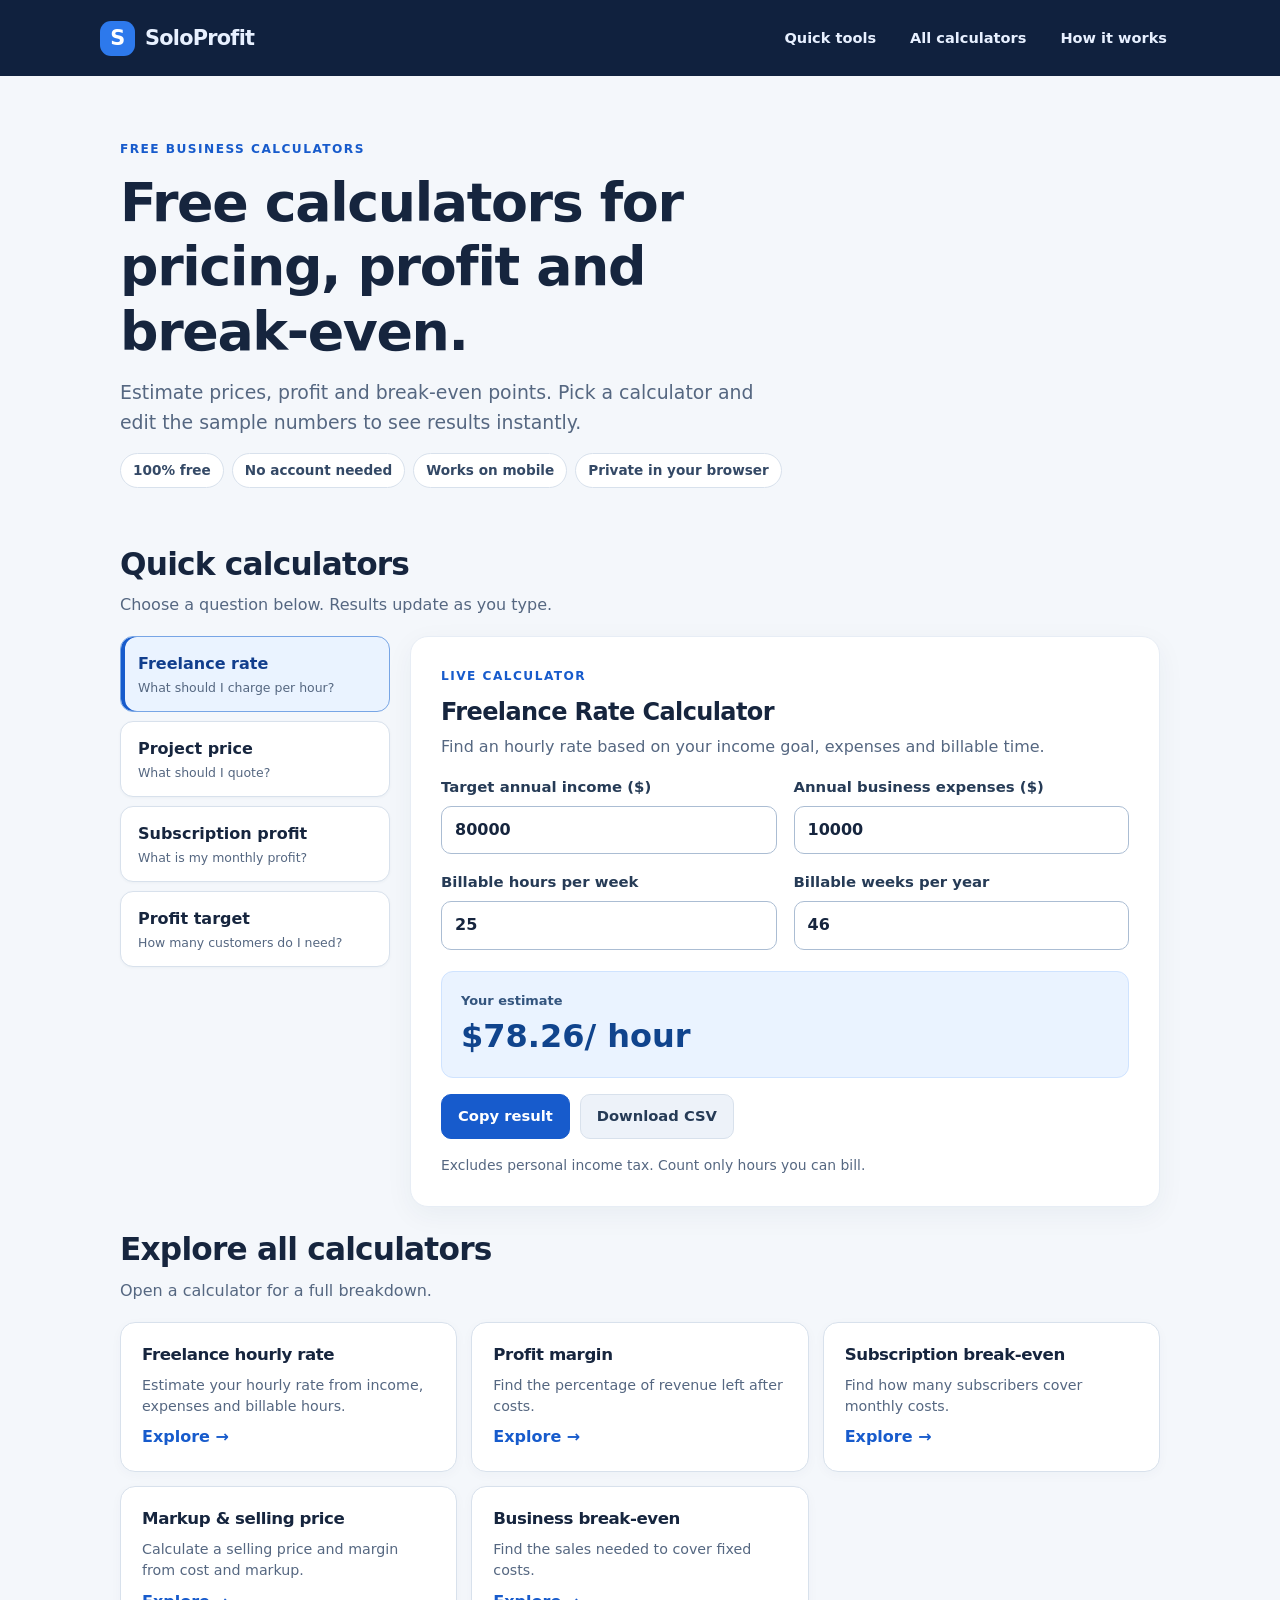
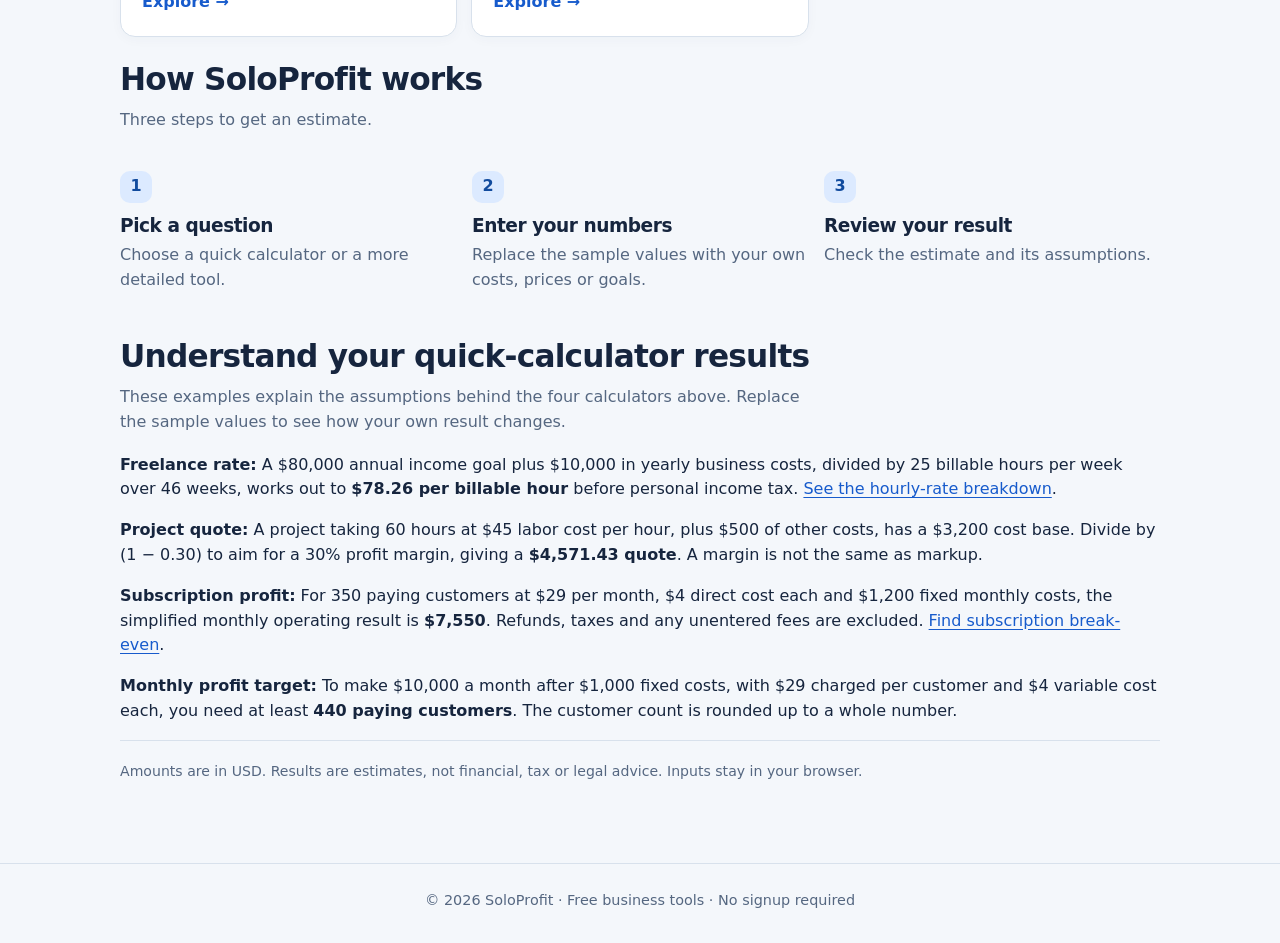
==== index.html @ 0ec4c8e4 "Clarify homepage calculator labels and navigation copy" ====
<!doctype html>
<html lang="en">
<head>
<meta charset="utf-8">
<meta name="viewport" content="width=device-width,initial-scale=1">
<title>SoloProfit — Free Business Calculators</title>
<meta name="description" content="Free, easy-to-use calculators for freelance pricing, profit margins, subscriptions and business break-even points. No signup; instant results.">
<link rel="canonical" href="https://bedirhancxc.github.io/soloprofit/">
<link rel="stylesheet" href="assets/site.css">
</head>
<body>
<a class="skip-link" href="#main-content">Skip to main content</a>
<header class="site-header">
  <div class="site-topbar">
    <a class="brand" href="./" aria-label="SoloProfit home"><span class="brand-mark" aria-hidden="true">S</span>SoloProfit</a>
    <nav class="site-links" aria-label="Primary"><a href="#quick-calculators">Quick tools</a><a href="#all-tools">All calculators</a><a href="#how-it-works">How it works</a></nav>
  </div>
</header>
<main class="main-shell" id="main-content">
  <section class="hero" aria-labelledby="home-heading">
    <div class="hero-copy">
      <span class="eyebrow">Free business calculators</span>
      <h1 id="home-heading">Free calculators for pricing, profit and break-even.</h1>
      <p class="lede">Estimate prices, profit and break-even points. Pick a calculator and edit the sample numbers to see results instantly.</p>
      <div class="trust-row" aria-label="Benefits"><span>100% free</span><span>No account needed</span><span>Works on mobile</span><span>Private in your browser</span></div>
    </div>
  </section>
  <section id="quick-calculators" aria-labelledby="quick-heading">
    <div class="section-heading"><h2 id="quick-heading">Quick calculators</h2><p>Choose a question below. Results update as you type.</p></div>
    <div class="calculator-layout">
      <nav class="calc-tabs" id="tabs" aria-label="Choose a quick calculator">
        <button type="button" data-tab="freelance" aria-pressed="true">Freelance rate<small>What should I charge per hour?</small></button>
        <button type="button" data-tab="project" aria-pressed="false">Project price<small>What should I quote?</small></button>
        <button type="button" data-tab="subscription" aria-pressed="false">Subscription profit<small>What is my monthly profit?</small></button>
        <button type="button" data-tab="target" aria-pressed="false">Profit target<small>How many customers do I need?</small></button>
      </nav>
      <section class="calculator-card" id="panel" aria-labelledby="heading">
        <span class="eyebrow">Live calculator</span>
        <h3 id="heading">Freelance Rate Calculator</h3>
        <p id="explain" class="card-intro">Estimate a rate based on income and expenses.</p>
        <div class="fields" id="fields"></div>
        <div class="result-box" id="resultBox" data-invalid="false">
          <span class="result-label">Your estimate</span>
          <output id="result" aria-live="polite" aria-atomic="true">Calculating…</output>
        </div>
        <div class="actions">
          <button type="button" class="action-button primary" id="copy">Copy result</button>
          <button type="button" class="action-button" id="csv">Download CSV</button>
        </div>
        <p class="small-note" id="copyStatus" aria-live="polite"></p>
        <p class="form-note" id="note"></p>
      </section>
    </div>
  </section>
  <section id="all-tools" aria-labelledby="tools-heading">
    <div class="section-heading"><h2 id="tools-heading">Explore all calculators</h2><p>Open a calculator for a full breakdown.</p></div>
    <div class="tool-grid">
      <a class="tool-card" href="freelance-hourly-rate/"><h3 class="tool-card-title" style="margin:0">Freelance hourly rate</h3><span class="tool-card-desc">Estimate your hourly rate from income, expenses and billable hours.</span><span class="tool-card-arrow" aria-hidden="true">Explore →</span></a>
      <a class="tool-card" href="profit-margin/"><h3 class="tool-card-title" style="margin:0">Profit margin</h3><span class="tool-card-desc">Find the percentage of revenue left after costs.</span><span class="tool-card-arrow" aria-hidden="true">Explore →</span></a>
      <a class="tool-card" href="subscription-break-even/"><h3 class="tool-card-title" style="margin:0">Subscription break-even</h3><span class="tool-card-desc">Find how many subscribers cover monthly costs.</span><span class="tool-card-arrow" aria-hidden="true">Explore →</span></a>
      <a class="tool-card" href="markup-calculator/"><h3 class="tool-card-title" style="margin:0">Markup &amp; selling price</h3><span class="tool-card-desc">Calculate a selling price and margin from cost and markup.</span><span class="tool-card-arrow" aria-hidden="true">Explore →</span></a>
      <a class="tool-card" href="break-even-calculator/"><h3 class="tool-card-title" style="margin:0">Business break-even</h3><span class="tool-card-desc">Find the sales needed to cover fixed costs.</span><span class="tool-card-arrow" aria-hidden="true">Explore →</span></a>
    </div>
  </section>
  <section id="how-it-works" aria-labelledby="how-heading">
    <div class="section-heading"><h2 id="how-heading">How SoloProfit works</h2><p>Three steps to get an estimate.</p></div>
    <div class="steps">
      <div class="step"><span class="step-number">1</span><h3>Pick a question</h3><p>Choose a quick calculator or a more detailed tool.</p></div>
      <div class="step"><span class="step-number">2</span><h3>Enter your numbers</h3><p>Replace the sample values with your own costs, prices or goals.</p></div>
      <div class="step"><span class="step-number">3</span><h3>Review your result</h3><p>Check the estimate and its assumptions.</p></div>
    </div>
  </section>
  <section aria-labelledby="quick-formulas-heading">
    <div class="section-heading">
      <h2 id="quick-formulas-heading">Understand your quick-calculator results</h2>
      <p>These examples explain the assumptions behind the four calculators above. Replace the sample values to see how your own result changes.</p>
    </div>
    <p><strong>Freelance rate:</strong> A $80,000 annual income goal plus $10,000 in yearly business costs, divided by 25 billable hours per week over 46 weeks, works out to <strong>$78.26 per billable hour</strong> before personal income tax. <a href="freelance-hourly-rate/">See the hourly-rate breakdown</a>.</p>
    <p><strong>Project quote:</strong> A project taking 60 hours at $45 labor cost per hour, plus $500 of other costs, has a $3,200 cost base. Divide by (1 − 0.30) to aim for a 30% profit margin, giving a <strong>$4,571.43 quote</strong>. A margin is not the same as markup.</p>
    <p><strong>Subscription profit:</strong> For 350 paying customers at $29 per month, $4 direct cost each and $1,200 fixed monthly costs, the simplified monthly operating result is <strong>$7,550</strong>. Refunds, taxes and any unentered fees are excluded. <a href="subscription-break-even/">Find subscription break-even</a>.</p>
    <p><strong>Monthly profit target:</strong> To make $10,000 a month after $1,000 fixed costs, with $29 charged per customer and $4 variable cost each, you need at least <strong>440 paying customers</strong>. The customer count is rounded up to a whole number.</p>
  </section>
  <p class="info-note">Amounts are in USD. Results are estimates, not financial, tax or legal advice. Inputs stay in your browser.</p>
</main>
<footer>© <span id="year"></span> SoloProfit · Free business tools · No signup required</footer>
<script>
"use strict";
const models={
freelance:{title:"Freelance Rate Calculator",description:"Find an hourly rate based on your income goal, expenses and billable time.",fields:[["income","Target annual income ($)",80000],["costs","Annual business expenses ($)",10000],["hours","Billable hours per week",25],["weeks","Billable weeks per year",46]],calc:v=>(v.income+v.costs)/(v.hours*v.weeks),unit:"/ hour",note:"Excludes personal income tax. Count only hours you can bill."},
project:{title:"Project Quote Calculator",description:"Price a project using labor, direct costs and a target profit margin.",fields:[["hours","Estimated project hours",60],["rate","Hourly labor cost ($)",45],["expenses","Other project costs ($)",500],["margin","Target profit margin (%)",30]],calc:v=>(v.hours*v.rate+v.expenses)/(1-v.margin/100),unit:" project quote",note:"Margin is profit divided by selling price, not markup."},
subscription:{title:"Subscription Profit Calculator",description:"Estimate monthly profit after subscriber costs and fixed expenses.",fields:[["customers","Paying subscribers",350],["price","Monthly subscription price ($)",29],["cost","Monthly direct cost per subscriber ($)",4],["fixed","Monthly fixed expenses ($)",1200]],calc:v=>v.customers*(v.price-v.cost)-v.fixed,unit:" / month",note:"Excludes taxes, refunds and fees unless entered as costs."},
target:{title:"Monthly Profit Target Calculator",description:"Find how many customers you need to reach your monthly profit goal.",fields:[["goal","Monthly profit target ($)",10000],["price","Monthly price per customer ($)",29],["variable","Variable monthly cost per customer ($)",4],["fixed","Monthly fixed expenses ($)",1000]],calc:v=>Math.ceil((v.goal+v.fixed)/(v.price-v.variable)),unit:" customers",note:"Before taxes and any fees not included in your costs."}
};
let active="freelance",last="";
const $=id=>document.getElementById(id);
function money(n){return Number.isFinite(n)?n.toLocaleString("en-US",{maximumFractionDigits:2,minimumFractionDigits:0}):"Invalid inputs"}
function render(){const m=models[active];$("copyStatus").textContent="";$("heading").textContent=m.title;$("explain").textContent=m.description;$("note").textContent=m.note;$("fields").replaceChildren();for(const [key,label,initial] of m.fields){const wrap=document.createElement("label");wrap.textContent=label;const inp=document.createElement("input");inp.type="number";inp.step="any";inp.min="0";inp.inputMode="decimal";inp.value=initial;inp.id=key;inp.addEventListener("input",compute);wrap.append(inp);$("fields").append(wrap)}compute()}
function compute(){
  const m=models[active],v={};
  last="";
  $("copyStatus").textContent="";
  $("copy").disabled=true;$("csv").disabled=true;$("resultBox").dataset.invalid="false";
  for(const [key] of m.fields){$(key).removeAttribute("aria-invalid")}
  for(const [key] of m.fields){
    const input=$(key),raw=input.value.trim();
    v[key]=Number(raw);
    if(!raw||!Number.isFinite(v[key])||v[key]<0||(input.validity&&!input.validity.valid)){
      input.setAttribute("aria-invalid","true");
      $("result").textContent="Enter a valid, non-negative number in every field.";
      $("resultBox").dataset.invalid="true";return;
    }
  }
  let problem="";
  if(active==="freelance"&&(v.hours<=0||v.weeks<=0))problem="Billable hours and weeks must be greater than zero.";
  if(active==="project"&&v.margin>=100)problem="Target profit margin must be below 100%.";
  if(active==="subscription"&&!Number.isSafeInteger(v.customers)){problem="Paying subscribers must be a whole number."; $("customers").setAttribute("aria-invalid","true")}
  if(active==="target"&&v.price<=v.variable)problem="Monthly price must exceed the variable cost per customer.";
  if(problem){$("result").textContent=problem;$("resultBox").dataset.invalid="true";return}
  const value=m.calc(v);
  if(!Number.isFinite(value)||(active==="target"&&!Number.isSafeInteger(value))){
    $("result").textContent="Numbers are too large. Try smaller values.";
    $("resultBox").dataset.invalid="true";return;
  }
  last=active==="target" ? value.toLocaleString("en-US")+m.unit :
    new Intl.NumberFormat("en-US",{style:"currency",currency:"USD",maximumFractionDigits:2}).format(value)+m.unit;
  $("result").textContent=last;
  $("copy").disabled=false;$("csv").disabled=false;
}
$("tabs").addEventListener("click",e=>{const b=e.target.closest("button[data-tab]");if(!b)return;active=b.dataset.tab;for(const tab of $("tabs").children)tab.setAttribute("aria-pressed",String(tab===b));render()});
$("copy").addEventListener("click",async()=>{if(!last)return;if(!navigator.clipboard||!navigator.clipboard.writeText){$("copyStatus").textContent="Copy unavailable. Select the result to copy it.";return}try{await navigator.clipboard.writeText(last);$("copyStatus").textContent="Copied to clipboard."}catch{$("copyStatus").textContent="Copy failed. Select the result to copy it."}});
$("csv").addEventListener("click",()=>{if(!last)return;const m=models[active];let rows=[["Field","Value"],...m.fields.map(([key,label])=>[label,$(key).value]),["Result",last]];const csv=rows.map(r=>r.map(v=>'"'+String(v).replaceAll('"','""')+'"').join(",")).join("\r\n");const url=URL.createObjectURL(new Blob([csv],{type:"text/csv;charset=utf-8"}));const a=document.createElement("a");a.href=url;a.download="soloprofit-"+active+".csv";a.click();setTimeout(()=>URL.revokeObjectURL(url),1000)});
$("year").textContent=new Date().getFullYear();render();
</script>
</body>
</html>
---- assets/site.css ----
/* SoloProfit shared responsive design system — no external fonts, images or dependencies */
:root{color-scheme:light;--ink:#16253e;--muted:#556781;--blue:#175bcc;--blue-dark:#1149a6;--navy:#10213e;--line:#d8e1ec;--paper:#fff;--wash:#f4f7fb;--soft:#eaf3ff;--radius:18px;font:16px/1.55 system-ui,-apple-system,BlinkMacSystemFont,"Segoe UI",Arial,sans-serif}
*,*::before,*::after{box-sizing:border-box}
html{scroll-behavior:smooth}
body{background:var(--wash);color:var(--ink);margin:0;min-width:0}
h1,h2,h3,p{overflow-wrap:break-word}
h1,h2,h3{line-height:1.2;letter-spacing:-.025em}
h1{font-size:clamp(1.95rem,4.2vw,3.45rem);margin:0 0 14px}
h2{font-size:clamp(1.4rem,2.7vw,1.95rem);margin:0 0 10px}
h3{font-size:1.16rem}
p{margin:0 0 16px}
a{color:var(--blue);text-underline-offset:3px}
a:hover{color:var(--blue-dark)}
.skip-link{position:absolute;left:12px;top:-80px;z-index:100;background:white;color:var(--blue-dark);padding:12px 18px;border-radius:9px;border:2px solid var(--blue)}
.skip-link:focus{top:12px}
a:focus-visible,button:focus-visible,input:focus-visible{outline:3px solid #175bcc;outline-offset:3px}
[hidden]{display:none!important}
.site-header{background:var(--navy);color:white;padding:0 20px}
.site-header a{color:#e7f0ff;text-decoration:none}
.site-header a:hover{color:white}
.site-topbar{max-width:1080px;min-height:76px;margin:auto;display:flex;align-items:center;justify-content:space-between;gap:20px}
.brand{display:inline-flex;align-items:center;gap:10px;font-size:1.3rem;font-weight:800;letter-spacing:-.035em;white-space:nowrap}
.brand-mark{display:grid;place-items:center;width:35px;height:35px;border-radius:11px;background:#2d79ec;color:#fff;font-weight:900}
.site-links{display:flex;flex-wrap:wrap;align-items:center;justify-content:flex-end;gap:8px}
.site-links a{display:inline-flex;align-items:center;justify-content:center;min-height:44px;border-radius:10px;padding:9px 13px;font-weight:650;font-size:.91rem}
.site-links a:hover,.site-links a[aria-current=page]{background:#294363}
.main-shell,main{max-width:1080px;margin:0 auto;padding:34px 20px 64px}
.hero{display:flex;align-items:center;justify-content:space-between;gap:24px;padding:30px 0 34px}
.hero-copy{max-width:720px}
.hero h1{max-width:760px}
.hero .lede{font-size:clamp(1.03rem,2vw,1.18rem);color:var(--muted);max-width:650px}
.eyebrow{display:block;margin-bottom:12px;font-size:.76rem;font-weight:850;letter-spacing:.12em;text-transform:uppercase;color:var(--blue)}
.trust-row{display:flex;flex-wrap:wrap;gap:8px}
.trust-row span{padding:6px 12px;border:1px solid var(--line);border-radius:100px;background:#fff;color:#344966;font-size:.85rem;font-weight:600}
.section-heading{margin:24px 0 18px}
.section-heading p{color:var(--muted);max-width:700px}
.calculator-layout{display:grid;grid-template-columns:minmax(220px,270px) minmax(0,1fr);gap:20px;align-items:start}
.calc-tabs{display:grid;gap:9px;align-content:start;margin:0}
.calc-tabs button{display:block;text-align:left;padding:15px 17px;background:var(--paper);border:1px solid var(--line);border-radius:13px;color:var(--ink);font:inherit;font-weight:700;box-shadow:0 1px 3px #1c36540a}
.calc-tabs button[aria-pressed=true]{background:var(--soft);border-color:#77a5e5;box-shadow:inset 4px 0 var(--blue);color:#113e8d}
.calc-tabs button:hover{border-color:#719dde}
.calc-tabs button small{display:block;margin-top:3px;color:var(--muted);font-weight:450;line-height:1.3;font-size:.78rem}
.calculator-card,.panel,.card,article{background:var(--paper);border-radius:var(--radius);padding:clamp(20px,3vw,30px);border:1px solid #e7edf5;box-shadow:0 8px 28px #1b33570d}
.calculator-card{min-width:0;max-width:none}
.calculator-card h3{font-size:1.5rem;margin:0 0 8px}
.calculator-card .card-intro{color:var(--muted)}
.fields{display:grid;grid-template-columns:repeat(2,minmax(0,1fr));gap:17px}
label{display:block;font-size:.93rem;font-weight:650;color:#263b56;margin:0}
input{display:block;margin-top:7px;width:100%;min-width:0;min-height:48px;border:1px solid #abbdd3;border-radius:10px;background:white;color:var(--ink);padding:11px 13px;font:inherit;font-size:1rem}
input:hover{border-color:#7195bd}
input:focus{border-color:var(--blue)}
.result-box,.results{margin-top:21px;background:var(--soft);padding:19px;border-radius:12px;border:1px solid #cfe3ff}
.result-label{display:block;color:#34557e;font-size:.81rem;font-weight:750;margin-bottom:4px}
output{display:block;background:transparent;padding:0;border:0;white-space:normal;overflow-wrap:anywhere;color:#10448d;font-size:clamp(1.4rem,3vw,2rem);font-weight:800;line-height:1.33}
.result-box[data-invalid=true]{background:#fff3ee;border-color:#e9b5a3}
.result-box[data-invalid=true] output{color:#a23426;font-size:1.06rem;font-weight:650}
.actions{display:flex;flex-wrap:wrap;gap:10px;margin:16px 0}
button{cursor:pointer;touch-action:manipulation}
.action-button{min-height:44px;background:#edf2f9;border:1px solid var(--line);border-radius:10px;padding:10px 16px;font:inherit;font-size:.92rem;font-weight:750;color:#263b56}
.action-button.primary{background:var(--blue);border-color:var(--blue);color:#fff}
.action-button:hover{filter:brightness(.96)}
.action-button:disabled{cursor:not-allowed;opacity:.48}
.form-note,.notice,.small-note{font-size:.87rem;color:var(--muted);margin:9px 0 0}
.tool-grid{display:grid;grid-template-columns:repeat(3,minmax(0,1fr));gap:14px}
.tool-card{display:flex;flex-direction:column;gap:9px;min-width:0;min-height:146px;padding:21px;background:#fff;border:1px solid var(--line);border-radius:15px;color:var(--ink);text-decoration:none;box-shadow:0 3px 12px #1b335708;transition:transform .15s,border-color .15s}
.tool-card:hover{transform:translateY(-2px);border-color:#80aae7;color:var(--ink)}
.tool-card-title{font-weight:800;font-size:1.04rem;line-height:1.35}
.tool-card-desc{color:var(--muted);font-size:.89rem;line-height:1.45;flex:1}
.tool-card-arrow{font-size:1rem;font-weight:800;color:var(--blue)}
.steps{display:grid;grid-template-columns:repeat(3,minmax(0,1fr));gap:16px}
.step{padding:20px 0 5px}
.step-number{display:inline-grid;place-items:center;width:32px;height:32px;border-radius:10px;background:#dceaff;color:#114b9e;font-weight:800}
.step h3{margin:12px 0 6px}
.step p{color:var(--muted)}
.info-note{border-top:1px solid var(--line);padding-top:20px;color:var(--muted);font-size:.88rem}
footer{margin:0;padding:25px 20px 32px;text-align:center;border-top:1px solid var(--line);color:var(--muted);font-size:.9rem}
footer a{color:var(--blue)}
/* Consistent secondary-page layout */
.inner-page main{max-width:900px}
.inner-page main>h1{margin:4px 0 14px;font-size:clamp(1.85rem,3.4vw,2.6rem)}
.inner-page main>h1+p{font-size:1.08rem;color:var(--muted);max-width:720px}
.inner-page main>h2,.inner-page article>h2{margin:34px 0 12px}
.inner-page main>h3,.inner-page article>h3{margin:24px 0 8px}
.inner-page main>p,.inner-page article>p{max-width:820px}
.inner-page .card{margin:22px 0 30px}
.inner-page .card form{display:grid;grid-template-columns:repeat(2,minmax(0,1fr));gap:18px}
.inner-page .card form>.fields{grid-column:1/-1}
.inner-page .card label{margin:0}
.inner-page .card output{margin-top:22px;padding:18px;border-radius:12px;background:var(--soft);border:1px solid #cfe3ff}
.inner-page .card form+.results output{margin:0;padding:0;border:0;background:transparent}
.inner-page .card small{color:var(--muted)}
.inner-page .breadcrumb{display:flex;align-items:center;min-height:44px;margin-bottom:22px;font-size:.9rem;font-weight:650}
.inner-page article{max-width:none}
.inner-page article>label{display:inline-block;width:calc(50% - 12px);vertical-align:top;margin:0 16px 15px 0}
.inner-page article>label+label{margin-right:0}
.inner-page article>output{margin:12px 0 18px;background:var(--soft);border:1px solid #cfe3ff;padding:18px;border-radius:12px;white-space:pre-line;line-height:1.6}
.inner-page .metric{background:white;padding:13px;border-radius:10px}
.inner-page .metric span{color:var(--muted);font-size:.86rem;display:block}
.inner-page .metric strong{font-size:1.16rem}
.inner-page .metrics{display:grid;grid-template-columns:repeat(auto-fit,minmax(min(100%,180px),1fr));gap:12px;margin-top:14px}
.inner-page .related{display:flex;flex-wrap:wrap;gap:12px 20px}
.inner-page .example{border-left:4px solid var(--blue);background:#eef4fd;padding:14px 20px;border-radius:0 12px 12px 0}
@media(max-width:800px){.tool-grid{grid-template-columns:repeat(2,minmax(0,1fr))}.calculator-layout{grid-template-columns:minmax(190px,225px) minmax(0,1fr)}.fields{grid-template-columns:1fr}}
@media(max-width:620px){.site-topbar{flex-wrap:wrap;gap:5px;min-height:0;padding:14px 0 8px}.site-links{width:100%;justify-content:flex-start;gap:4px;margin:2px 0 0}.site-links a{padding:8px 10px;min-height:44px}.main-shell,main{padding:24px 16px 48px}.hero{padding:8px 0 20px}.calculator-layout{display:block}.calc-tabs{display:grid;grid-template-columns:repeat(2,minmax(0,1fr));gap:8px;margin-bottom:14px}.calc-tabs button{font-size:.9rem;padding:12px}.calc-tabs button small{font-size:.73rem}.tool-grid{grid-template-columns:1fr}.tool-card{min-height:0;padding:18px;gap:6px}.steps{grid-template-columns:1fr;gap:4px}.step{padding:9px 0}.inner-page .card form{grid-template-columns:1fr}.inner-page article>label{display:block;width:100%;margin:0 0 14px}.calculator-card,.panel,.card,article{padding:19px}.result-box{padding:15px}}
@media(max-width:370px){.brand{font-size:1.1rem}.site-links a{font-size:.83rem}.calc-tabs button{padding:11px 9px;font-size:.85rem}.actions .action-button{flex:1}}
@media(prefers-reduced-motion:reduce){html{scroll-behavior:auto}.tool-card{transition:none}.tool-card:hover{transform:none}}

/* UX: prevent cramped calculator columns on small tablets and narrow laptops. */
@media (min-width:621px) and (max-width:900px){
  .calculator-layout{grid-template-columns:1fr}
  .calc-tabs{grid-template-columns:repeat(2,minmax(0,1fr))}
  .fields{grid-template-columns:repeat(2,minmax(0,1fr))}
}
/* Keep navigation and action labels accessible at 320px without horizontal scrolling. */
@media (max-width:370px){
  .site-links{margin-left:0;margin-right:0}
  .site-links a{padding-inline:7px;white-space:normal;text-align:center}
  .actions .action-button{min-width:0;overflow-wrap:anywhere}
}
/* Allow keyboard users to identify links and buttons clearly even without hover. */
.calc-tabs button:focus-visible,.action-button:focus-visible,.tool-card:focus-visible{
  outline:3px solid #175bcc;outline-offset:3px;
}
@media (hover:none){
  .tool-card:hover{transform:none}
}

/* Accessible feedback for invalid quick-calculator inputs, without layout shifts. */
input[aria-invalid="true"]{border-color:#b33a2d;box-shadow:inset 0 0 0 1px #b33a2d}
input[aria-invalid="true"]:focus-visible{outline-color:#b33a2d}

/* Secondary-page related links need the same comfortable touch targets as navigation. */
.inner-page .related a{display:inline-flex;align-items:center;min-height:44px;max-width:100%;overflow-wrap:anywhere}
.inner-page .breadcrumb a{display:inline-flex;align-items:center;min-height:44px}
.inner-page .related a:focus-visible,.inner-page .breadcrumb a:focus-visible{border-radius:4px}

/* Keep narrow-screen controls readable with enlarged text and long translations. */
@media(max-width:620px){
  .site-links{min-width:0}
  .site-links a{min-width:0;overflow-wrap:anywhere}
  .calc-tabs button{min-width:0;overflow-wrap:anywhere}
  .actions .action-button{min-width:0}
}

/* UX: narrow phones and 200% text zoom keep navigation and actions operable. */
@media(max-width:420px){
  .site-links{display:grid;grid-template-columns:repeat(2,minmax(0,1fr));width:100%;gap:6px}
  .site-links a{min-width:0;min-height:44px;padding:9px 7px;text-align:center;overflow-wrap:anywhere}
  .site-links a:last-child:nth-child(odd){grid-column:1/-1}
  .actions{display:grid;grid-template-columns:1fr 1fr;gap:8px}
  .actions .action-button{width:100%;min-width:0;white-space:normal;line-height:1.3}
}
@media(max-width:340px){
  .actions{grid-template-columns:1fr}
  .calc-tabs{grid-template-columns:1fr}
  .calc-tabs button{min-height:44px}
}
/* Long result values and user text must wrap without expanding grid columns. */
.calculator-card,.result-box,.results,.inner-page .card,.inner-page article{min-width:0}
.inner-page .metric,.inner-page .metric strong{min-width:0;overflow-wrap:anywhere}
@media(prefers-reduced-motion:reduce){
  *,*::before,*::after{scroll-behavior:auto!important;transition-duration:0s!important;animation-duration:0s!important}
}

/* UX: give secondary-page forms room at tablet widths instead of squeezing labels. */
@media (min-width:621px) and (max-width:900px){
  .inner-page .card form{grid-template-columns:minmax(0,1fr)}
  .inner-page .card form>.fields{grid-column:1}
}
/* Keyboard focus must stand out against the dark navigation bar. */
.site-header a:focus-visible{
  outline:3px solid #fff;
  outline-offset:3px;
  text-decoration:underline;
  text-underline-offset:4px;
}

/* Make selected controls and keyboard focus legible in Windows high-contrast mode. */
@media (forced-colors:active){
  .calc-tabs button[aria-pressed=true]{
    border:2px solid Highlight;
    box-shadow:none;
    color:CanvasText;
  }
  .site-header a:focus-visible,
  .calc-tabs button:focus-visible,
  .action-button:focus-visible,
  .tool-card:focus-visible,
  input:focus-visible{
    outline:3px solid Highlight;
    outline-offset:3px;
  }
  input[aria-invalid="true"]{border:2px solid Mark}
  .action-button:disabled{color:GrayText}
}
/* Preserve readable control boundaries when users request extra contrast. */
@media (prefers-contrast:more){
  input,.action-button,.calc-tabs button,.tool-card{border-width:2px}
  .calc-tabs button[aria-pressed=true]{border-color:var(--blue-dark)}
}

/* Tablet calculator tabs: long labels must not widen the two-column grid. */
@media (min-width:621px) and (max-width:900px){
  .calc-tabs button{min-width:0;overflow-wrap:anywhere}
  .calc-tabs button small{overflow-wrap:anywhere}
}
/* Keep keyboard navigation usable when tab text wraps at increased zoom. */
.calc-tabs button{min-height:44px}

/* Keep in-page navigation headings readable instead of flush against the viewport edge. */
#quick-calculators,#all-tools,#how-it-works{scroll-margin-top:20px}

/* Let the header brand wrap on phones and at increased text zoom. */
@media(max-width:620px){
  .brand{min-width:0;max-width:100%;white-space:normal;overflow-wrap:anywhere;line-height:1.2}
  .brand-mark{flex:none}
}

/* Keep long unbroken text inside secondary-page cards at narrow widths. */
.inner-page .card,.inner-page article{overflow-wrap:anywhere}

/* Keep long tool names and descriptions inside responsive cards. */
.tool-card-title,.tool-card-desc{min-width:0;overflow-wrap:anywhere}

/* Keep the keyboard skip link within narrow or zoomed viewports. */
.skip-link{max-width:calc(100vw - 24px);white-space:normal;overflow-wrap:anywhere}
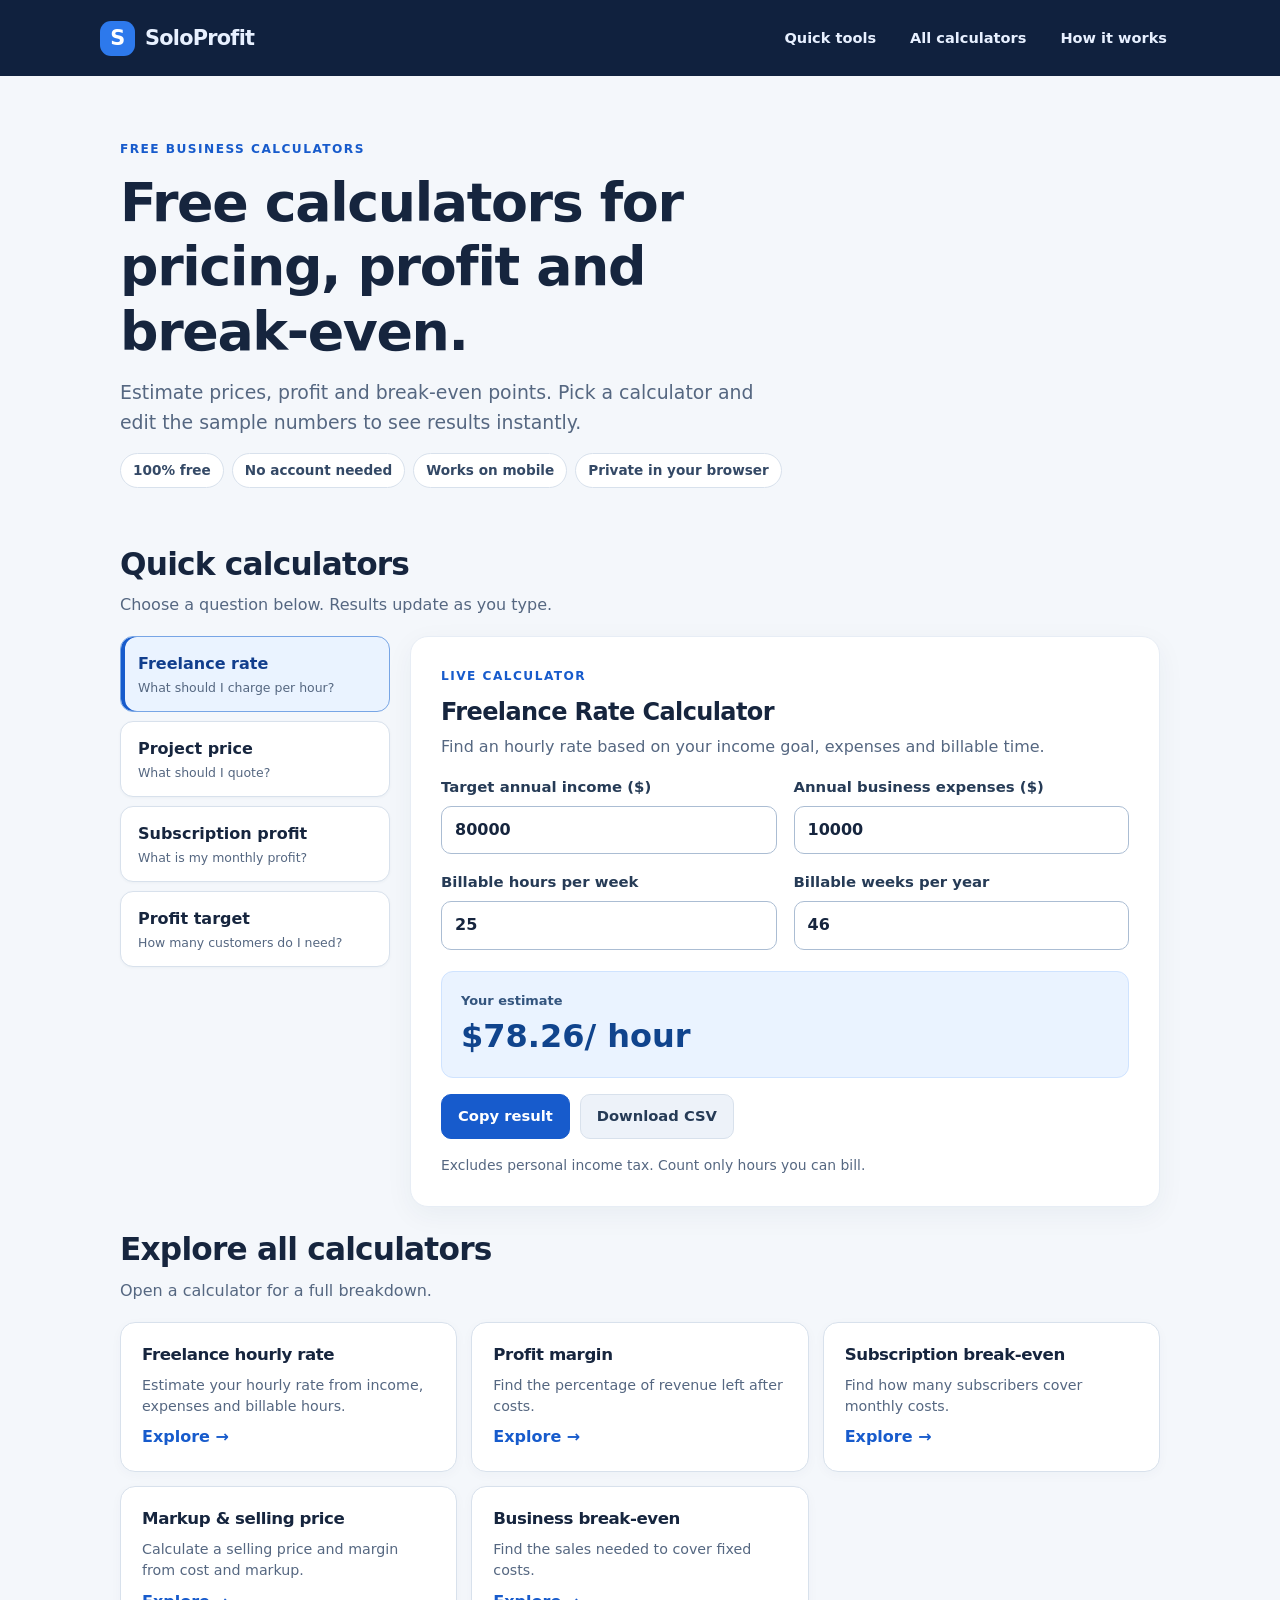
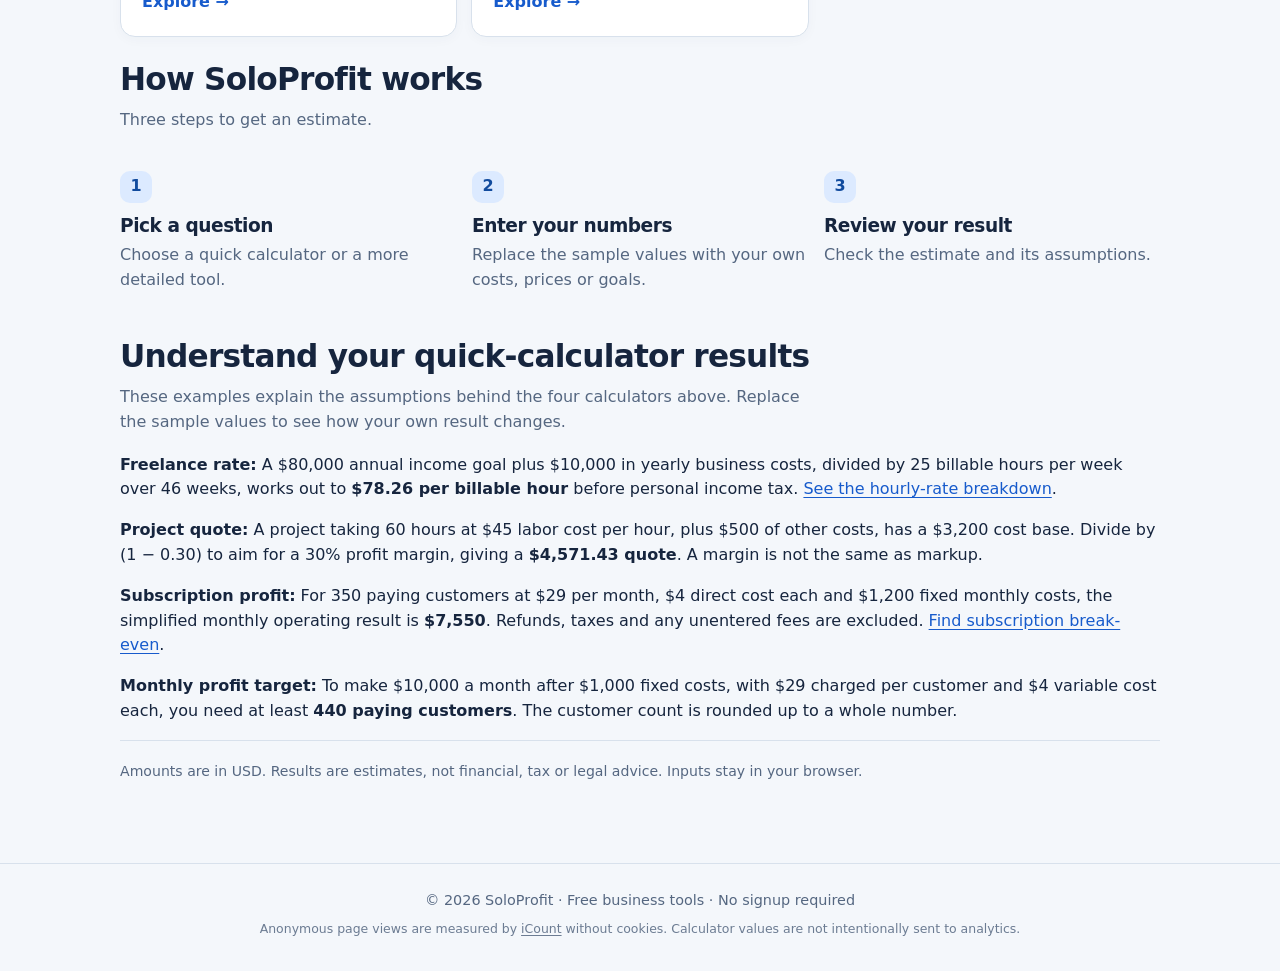
==== commit c263fe52: "Measure real browser visits on six pages with cookieless analytics and public hourly reports" ====
--- a/index.html
+++ b/index.html
@@ -6,6 +6,11 @@
 <title>SoloProfit — Free Business Calculators</title>
 <meta name="description" content="Free, easy-to-use calculators for freelance pricing, profit margins, subscriptions and business break-even points. No signup; instant results.">
 <link rel="canonical" href="https://bedirhancxc.github.io/soloprofit/">
+<meta property="og:type" content="website">
+<meta property="og:title" content="SoloProfit — Free Business & Profit Calculators">
+<meta property="og:description" content="Calculate freelance rates, profit margins, selling prices and break-even sales in seconds. Free, mobile-friendly, no signup.">
+<meta property="og:url" content="https://bedirhancxc.github.io/soloprofit/">
+<meta name="twitter:card" content="summary">
 <link rel="stylesheet" href="assets/site.css">
 </head>
 <body>
@@ -82,7 +87,7 @@
   </section>
   <p class="info-note">Amounts are in USD. Results are estimates, not financial, tax or legal advice. Inputs stay in your browser.</p>
 </main>
-<footer>© <span id="year"></span> SoloProfit · Free business tools · No signup required</footer>
+<footer>© <span id="year"></span> SoloProfit · Free business tools · No signup required<small class="analytics-disclosure">Anonymous page views are measured by <a href="https://icount.kr/" target="_blank" rel="noopener noreferrer">iCount</a> without cookies. Calculator values are not intentionally sent to analytics.</small></footer>
 <script>
 "use strict";
 const models={
@@ -111,7 +116,7 @@
     }
   }
   let problem="";
-  if(active==="freelance"&&(v.hours<=0||v.weeks<=0))problem="Billable hours and weeks must be greater than zero.";
+  if(active==="freelance"&&(v.hours<=0||v.weeks<=0||v.weeks>52)){problem="Billable hours must be greater than zero, and billable weeks must be between 1 and 52.";if(v.hours<=0)$("hours").setAttribute("aria-invalid","true");if(v.weeks<=0||v.weeks>52)$("weeks").setAttribute("aria-invalid","true")}
   if(active==="project"&&v.margin>=100)problem="Target profit margin must be below 100%.";
   if(active==="subscription"&&!Number.isSafeInteger(v.customers)){problem="Paying subscribers must be a whole number."; $("customers").setAttribute("aria-invalid","true")}
   if(active==="target"&&v.price<=v.variable)problem="Monthly price must exceed the variable cost per customer.";
@@ -131,5 +136,5 @@
 $("csv").addEventListener("click",()=>{if(!last)return;const m=models[active];let rows=[["Field","Value"],...m.fields.map(([key,label])=>[label,$(key).value]),["Result",last]];const csv=rows.map(r=>r.map(v=>'"'+String(v).replaceAll('"','""')+'"').join(",")).join("\r\n");const url=URL.createObjectURL(new Blob([csv],{type:"text/csv;charset=utf-8"}));const a=document.createElement("a");a.href=url;a.download="soloprofit-"+active+".csv";a.click();setTimeout(()=>URL.revokeObjectURL(url),1000)});
 $("year").textContent=new Date().getFullYear();render();
 </script>
-</body>
+<script defer src="https://icount.kr/c.js?id=bedirhancxc.github.io"></script></body>
 </html>
--- a/assets/site.css
+++ b/assets/site.css
@@ -24,6 +24,8 @@
 .site-links{display:flex;flex-wrap:wrap;align-items:center;justify-content:flex-end;gap:8px}
 .site-links a{display:inline-flex;align-items:center;justify-content:center;min-height:44px;border-radius:10px;padding:9px 13px;font-weight:650;font-size:.91rem}
 .site-links a:hover,.site-links a[aria-current=page]{background:#294363}
+/* Make the current page identifiable without relying on background color alone. */
+.site-links a[aria-current=page]{text-decoration:underline;text-underline-offset:5px;text-decoration-thickness:2px}
 .main-shell,main{max-width:1080px;margin:0 auto;padding:34px 20px 64px}
 .hero{display:flex;align-items:center;justify-content:space-between;gap:24px;padding:30px 0 34px}
 .hero-copy{max-width:720px}
@@ -109,6 +111,9 @@
 @media (min-width:621px) and (max-width:900px){
   .calculator-layout{grid-template-columns:1fr}
   .calc-tabs{grid-template-columns:repeat(2,minmax(0,1fr))}
+  .fields{grid-template-columns:1fr}
+}
+@media (min-width:761px) and (max-width:900px){
   .fields{grid-template-columns:repeat(2,minmax(0,1fr))}
 }
 /* Keep navigation and action labels accessible at 320px without horizontal scrolling. */
@@ -160,6 +165,11 @@
 .inner-page .metric,.inner-page .metric strong{min-width:0;overflow-wrap:anywhere}
 @media(prefers-reduced-motion:reduce){
   *,*::before,*::after{scroll-behavior:auto!important;transition-duration:0s!important;animation-duration:0s!important}
+}
+
+/* Keep article-based calculator labels full-width on tablets, matching card forms. */
+@media (min-width:621px) and (max-width:900px){
+  .inner-page article>label{display:block;width:100%;margin:0 0 14px}
 }
 
 /* UX: give secondary-page forms room at tablet widths instead of squeezing labels. */
@@ -224,3 +234,8 @@
 
 /* Keep the keyboard skip link within narrow or zoomed viewports. */
 .skip-link{max-width:calc(100vw - 24px);white-space:normal;overflow-wrap:anywhere}
+
+/* Transparent, unobtrusive disclosure for anonymous visit measurement. */
+.analytics-disclosure{display:block;margin-top:9px;font-size:.78rem;line-height:1.5;opacity:.85}
+.analytics-disclosure a{color:inherit;text-decoration:underline;text-underline-offset:2px}
+.analytics-disclosure a:focus-visible{outline:2px solid currentColor;outline-offset:3px}
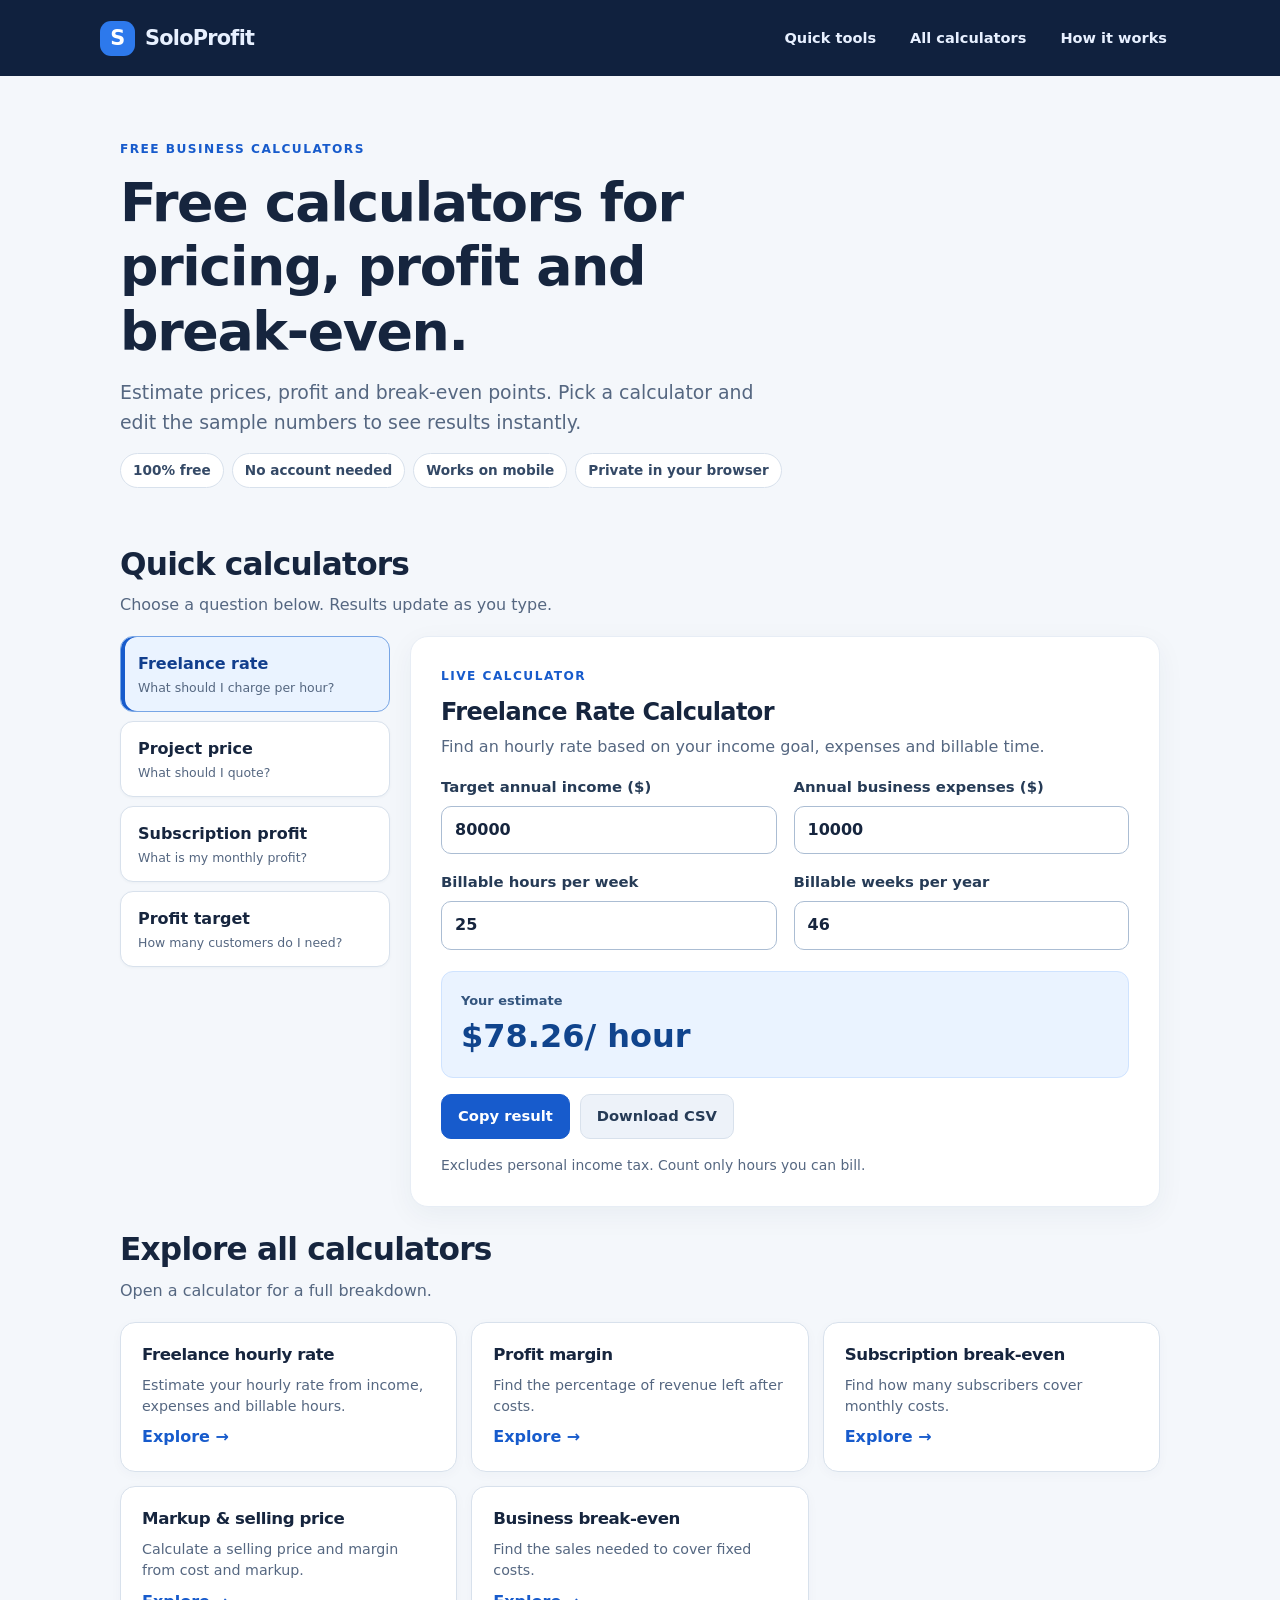
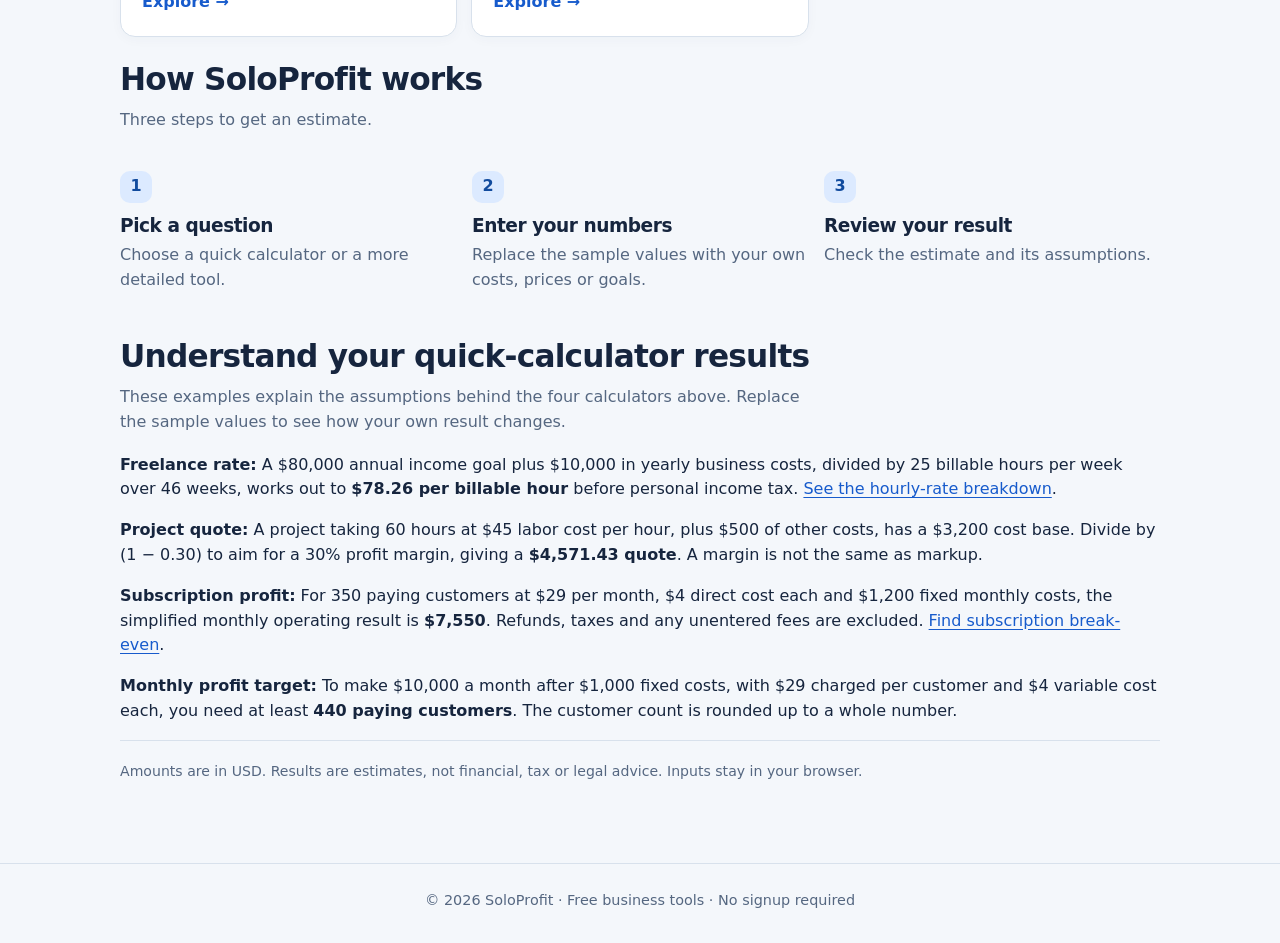
==== commit 5b7f113d: "Remove unverified third-party analytics after provider served unexpected content" ====
--- a/index.html
+++ b/index.html
@@ -87,7 +87,7 @@
   </section>
   <p class="info-note">Amounts are in USD. Results are estimates, not financial, tax or legal advice. Inputs stay in your browser.</p>
 </main>
-<footer>© <span id="year"></span> SoloProfit · Free business tools · No signup required<small class="analytics-disclosure">Anonymous page views are measured by <a href="https://icount.kr/" target="_blank" rel="noopener noreferrer">iCount</a> without cookies. Calculator values are not intentionally sent to analytics.</small></footer>
+<footer>© <span id="year"></span> SoloProfit · Free business tools · No signup required</footer>
 <script>
 "use strict";
 const models={
@@ -136,5 +136,5 @@
 $("csv").addEventListener("click",()=>{if(!last)return;const m=models[active];let rows=[["Field","Value"],...m.fields.map(([key,label])=>[label,$(key).value]),["Result",last]];const csv=rows.map(r=>r.map(v=>'"'+String(v).replaceAll('"','""')+'"').join(",")).join("\r\n");const url=URL.createObjectURL(new Blob([csv],{type:"text/csv;charset=utf-8"}));const a=document.createElement("a");a.href=url;a.download="soloprofit-"+active+".csv";a.click();setTimeout(()=>URL.revokeObjectURL(url),1000)});
 $("year").textContent=new Date().getFullYear();render();
 </script>
-<script defer src="https://icount.kr/c.js?id=bedirhancxc.github.io"></script></body>
+</body>
 </html>
--- a/assets/site.css
+++ b/assets/site.css
@@ -234,8 +234,3 @@
 
 /* Keep the keyboard skip link within narrow or zoomed viewports. */
 .skip-link{max-width:calc(100vw - 24px);white-space:normal;overflow-wrap:anywhere}
-
-/* Transparent, unobtrusive disclosure for anonymous visit measurement. */
-.analytics-disclosure{display:block;margin-top:9px;font-size:.78rem;line-height:1.5;opacity:.85}
-.analytics-disclosure a{color:inherit;text-decoration:underline;text-underline-offset:2px}
-.analytics-disclosure a:focus-visible{outline:2px solid currentColor;outline-offset:3px}
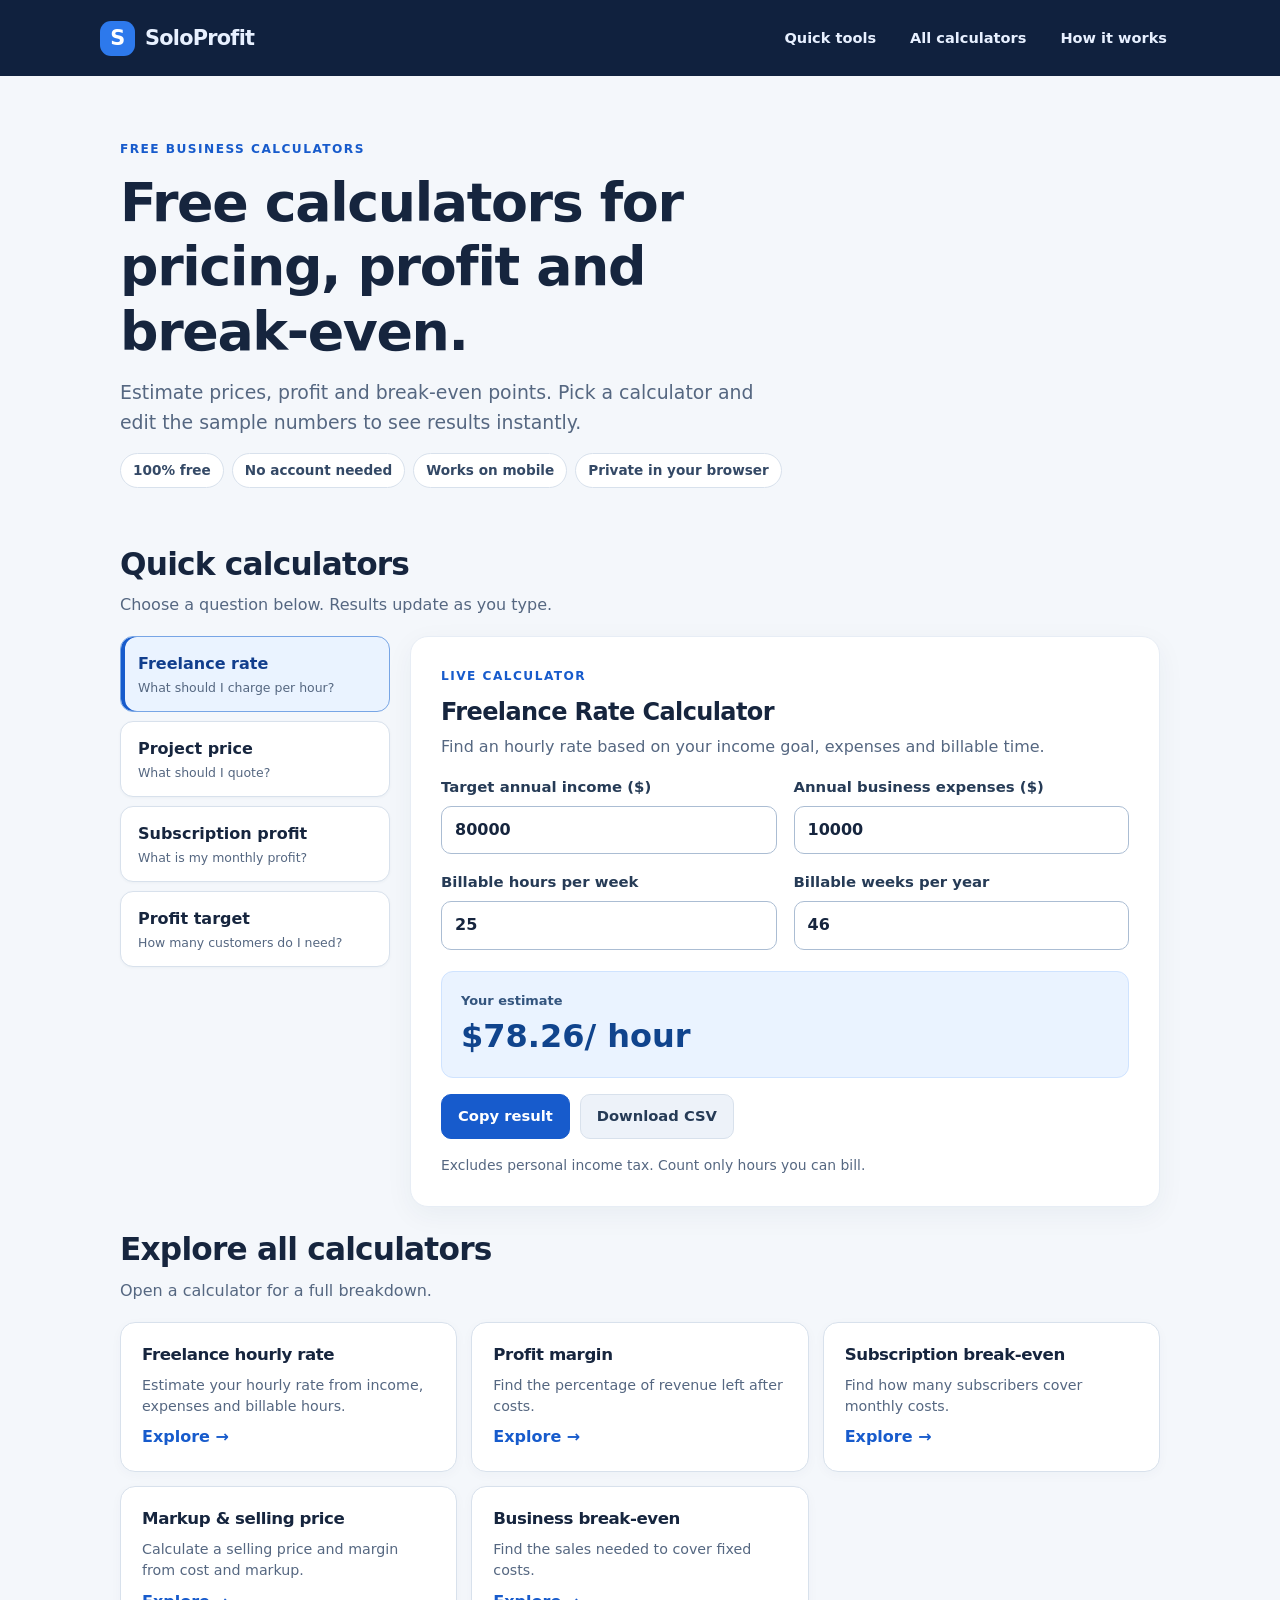
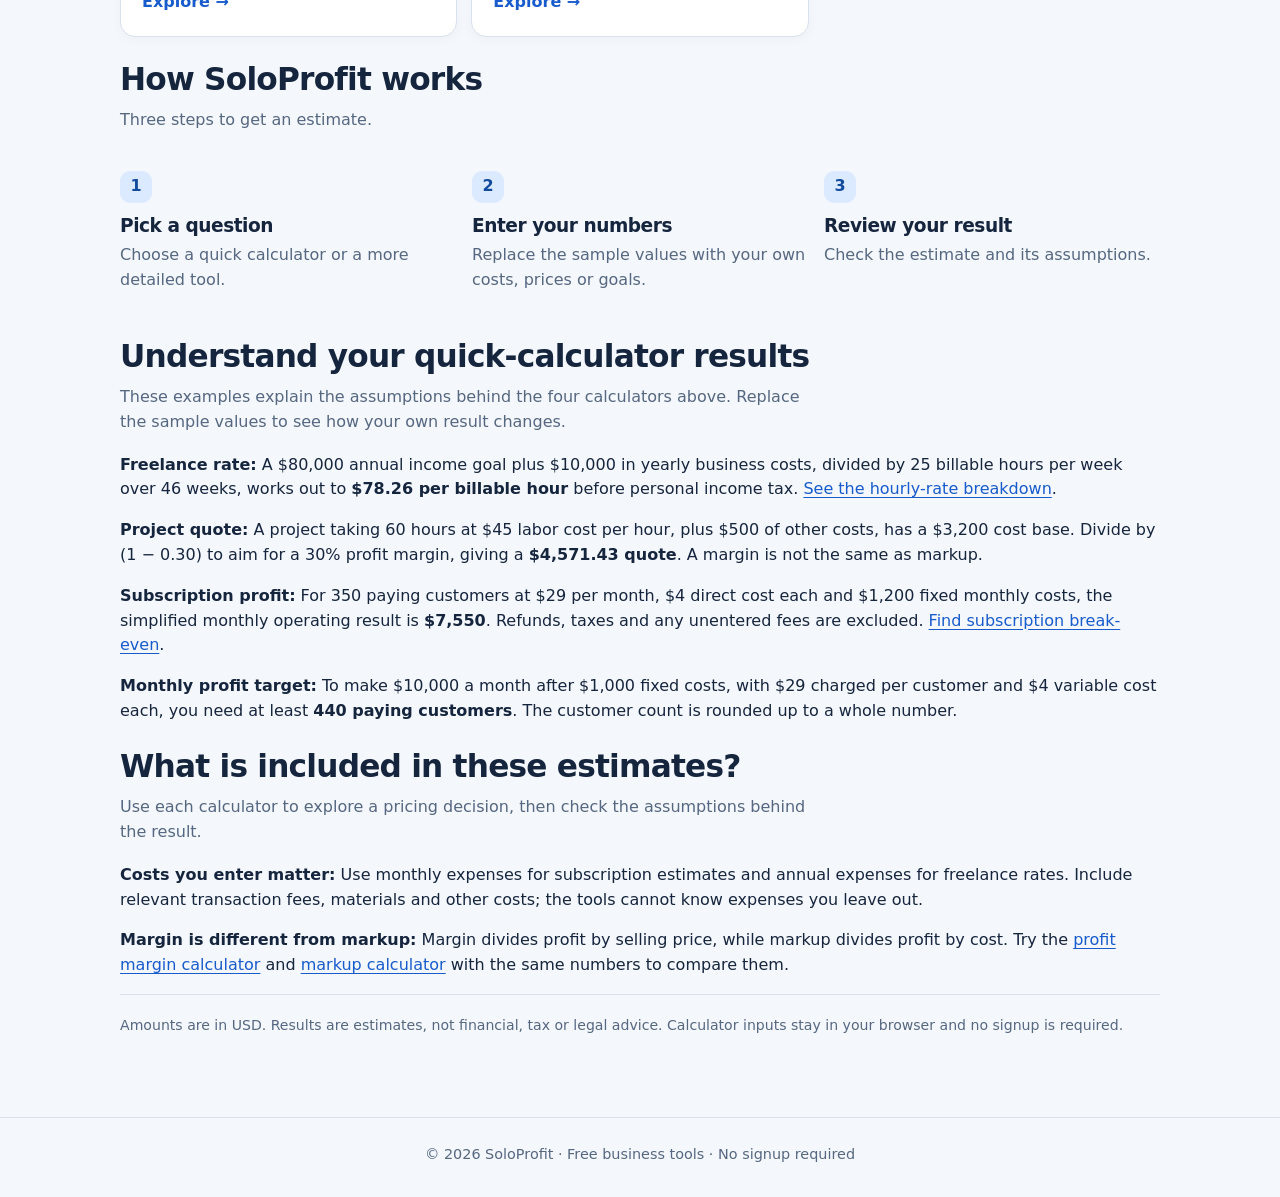
==== commit ed396af3: "Follow Google's SEO Starter Guide: clear snippets, original examples, unique metadata tests" ====
--- a/index.html
+++ b/index.html
@@ -3,8 +3,8 @@
 <head>
 <meta charset="utf-8">
 <meta name="viewport" content="width=device-width,initial-scale=1">
-<title>SoloProfit — Free Business Calculators</title>
-<meta name="description" content="Free, easy-to-use calculators for freelance pricing, profit margins, subscriptions and business break-even points. No signup; instant results.">
+<title>Profit Margin, Markup &amp; Break-Even Calculators | SoloProfit</title>
+<meta name="description" content="Calculate profit margins, product markup, break-even sales and freelance hourly rates for free. Edit example costs and prices for instant results; no signup.">
 <link rel="canonical" href="https://bedirhancxc.github.io/soloprofit/">
 <meta property="og:type" content="website">
 <meta property="og:title" content="SoloProfit — Free Business & Profit Calculators">
@@ -85,7 +85,15 @@
     <p><strong>Subscription profit:</strong> For 350 paying customers at $29 per month, $4 direct cost each and $1,200 fixed monthly costs, the simplified monthly operating result is <strong>$7,550</strong>. Refunds, taxes and any unentered fees are excluded. <a href="subscription-break-even/">Find subscription break-even</a>.</p>
     <p><strong>Monthly profit target:</strong> To make $10,000 a month after $1,000 fixed costs, with $29 charged per customer and $4 variable cost each, you need at least <strong>440 paying customers</strong>. The customer count is rounded up to a whole number.</p>
   </section>
-  <p class="info-note">Amounts are in USD. Results are estimates, not financial, tax or legal advice. Inputs stay in your browser.</p>
+  <section aria-labelledby="scope-heading">
+    <div class="section-heading">
+      <h2 id="scope-heading">What is included in these estimates?</h2>
+      <p>Use each calculator to explore a pricing decision, then check the assumptions behind the result.</p>
+    </div>
+    <p><strong>Costs you enter matter:</strong> Use monthly expenses for subscription estimates and annual expenses for freelance rates. Include relevant transaction fees, materials and other costs; the tools cannot know expenses you leave out.</p>
+    <p><strong>Margin is different from markup:</strong> Margin divides profit by selling price, while markup divides profit by cost. Try the <a href="profit-margin/">profit margin calculator</a> and <a href="markup-calculator/">markup calculator</a> with the same numbers to compare them.</p>
+  </section>
+  <p class="info-note">Amounts are in USD. Results are estimates, not financial, tax or legal advice. Calculator inputs stay in your browser and no signup is required.</p>
 </main>
 <footer>© <span id="year"></span> SoloProfit · Free business tools · No signup required</footer>
 <script>
--- a/assets/site.css
+++ b/assets/site.css
@@ -234,3 +234,6 @@
 
 /* Keep the keyboard skip link within narrow or zoomed viewports. */
 .skip-link{max-width:calc(100vw - 24px);white-space:normal;overflow-wrap:anywhere}
+
+/* Keep benefit badges and instructional steps within narrow/zoomed viewports. */
+.trust-row span,.step{min-width:0;overflow-wrap:anywhere}
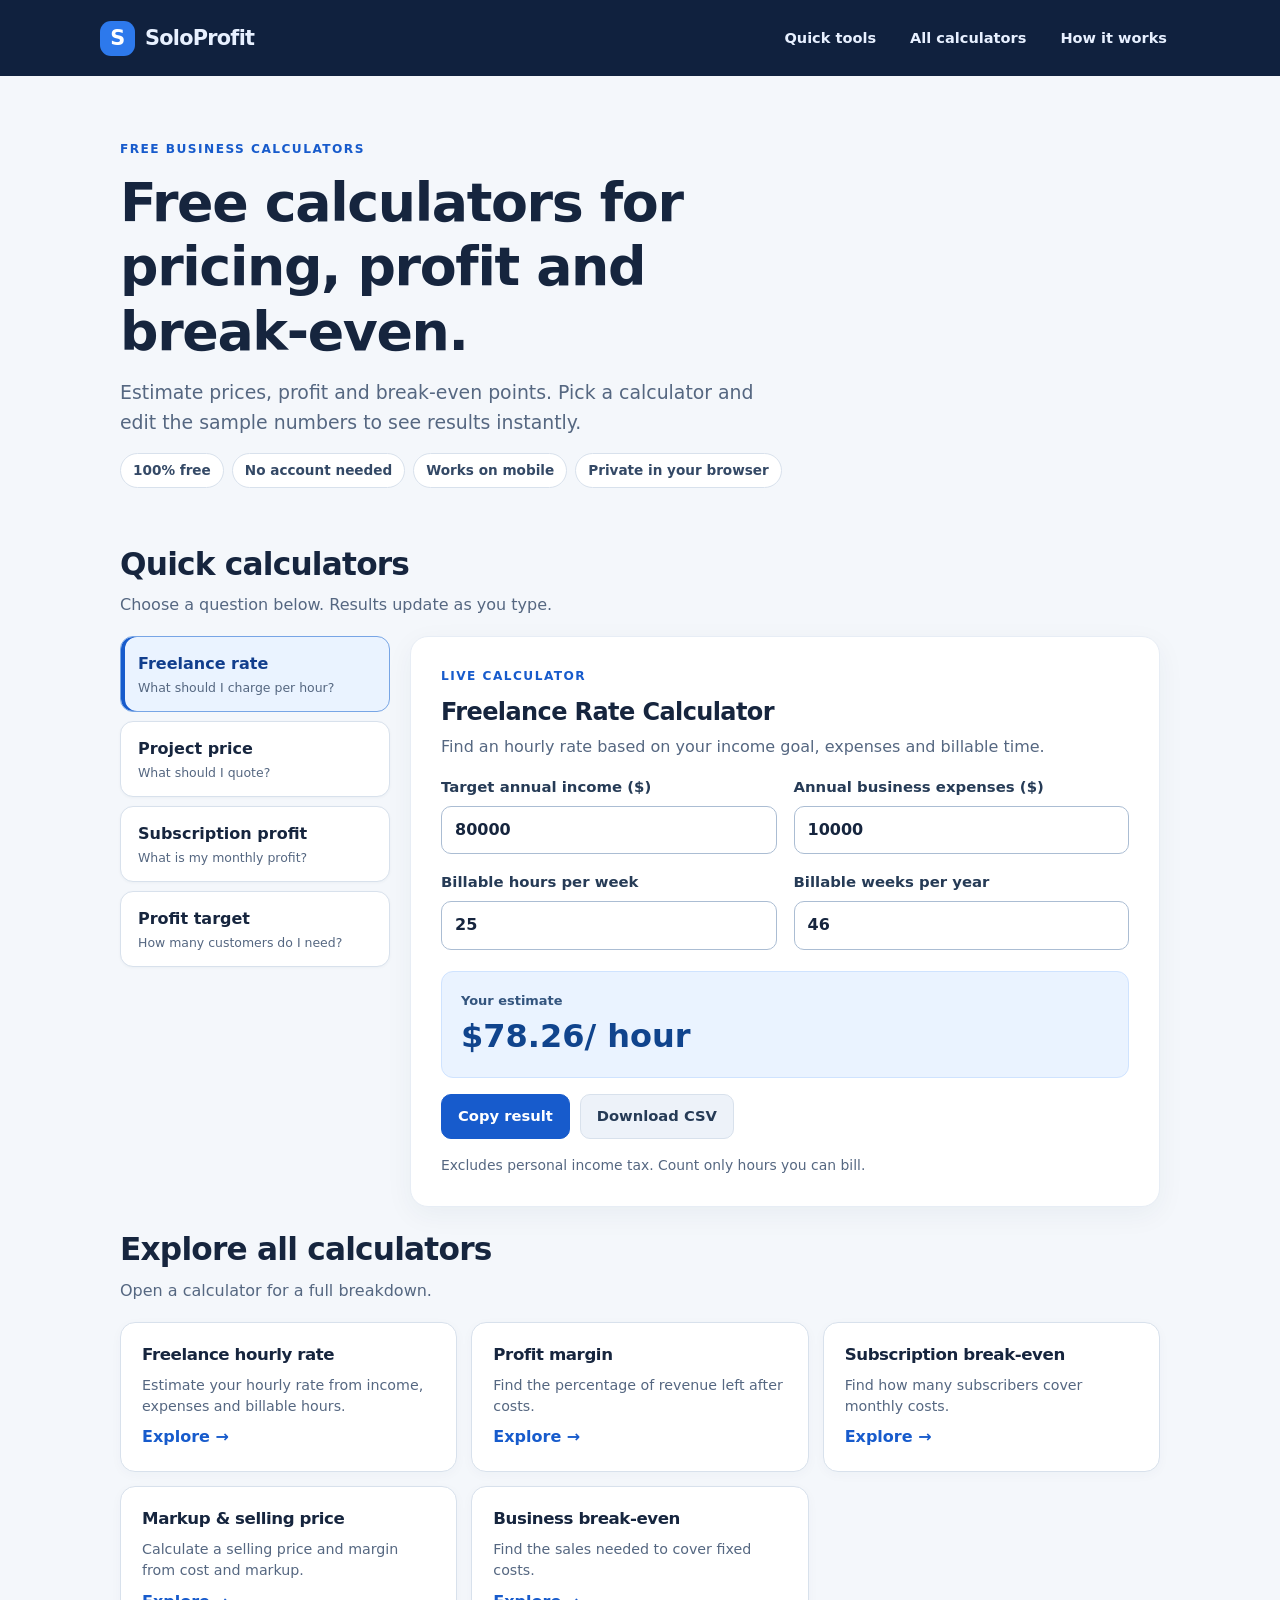
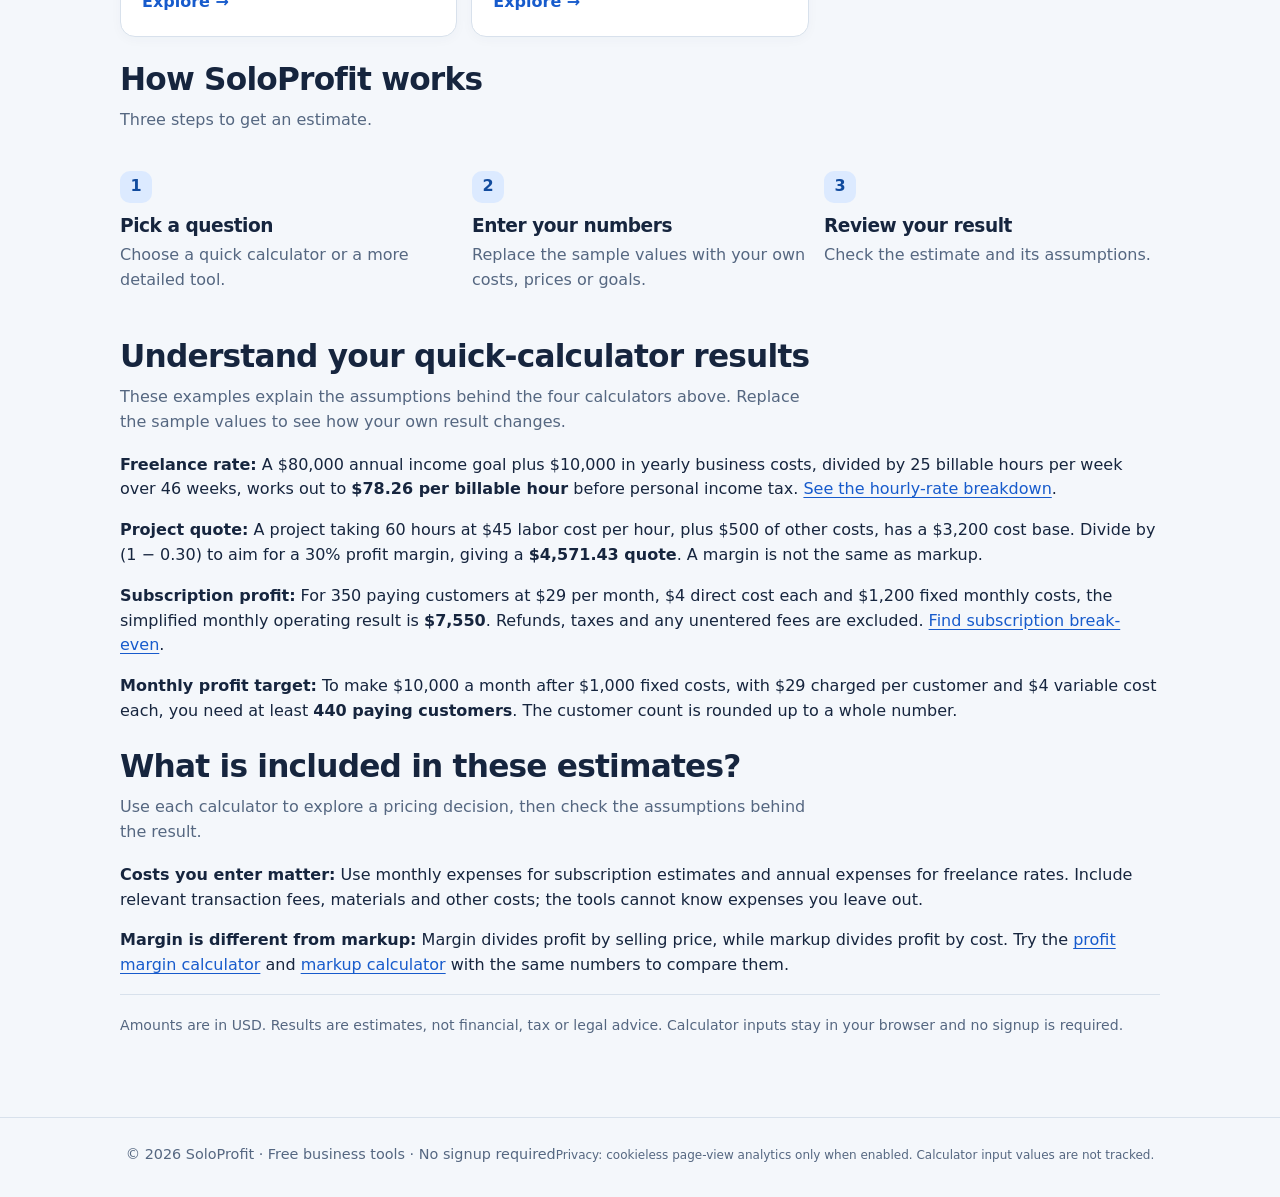
==== commit 87446929: "Wire private cookieless pageview tracking into index.html" ====
--- a/index.html
+++ b/index.html
@@ -12,6 +12,7 @@
 <meta property="og:url" content="https://bedirhancxc.github.io/soloprofit/">
 <meta name="twitter:card" content="summary">
 <link rel="stylesheet" href="assets/site.css">
+<script defer src="assets/analytics.js"></script>
 </head>
 <body>
 <a class="skip-link" href="#main-content">Skip to main content</a>
@@ -95,7 +96,7 @@
   </section>
   <p class="info-note">Amounts are in USD. Results are estimates, not financial, tax or legal advice. Calculator inputs stay in your browser and no signup is required.</p>
 </main>
-<footer>© <span id="year"></span> SoloProfit · Free business tools · No signup required</footer>
+<footer>© <span id="year"></span> SoloProfit · Free business tools · No signup required<small class="privacy-note">Privacy: cookieless page-view analytics only when enabled. Calculator input values are not tracked.</small></footer>
 <script>
 "use strict";
 const models={
--- a/assets/site.css
+++ b/assets/site.css
@@ -237,3 +237,10 @@
 
 /* Keep benefit badges and instructional steps within narrow/zoomed viewports. */
 .trust-row span,.step{min-width:0;overflow-wrap:anywhere}
+
+/* Let the header reflow before navigation crowds the brand on tablets. */
+@media (min-width:621px) and (max-width:900px){
+  .site-topbar{flex-wrap:wrap;gap:8px;padding-block:12px}
+  .site-links{min-width:0;max-width:100%;justify-content:flex-start}
+  .site-links a{min-width:0;overflow-wrap:anywhere}
+}
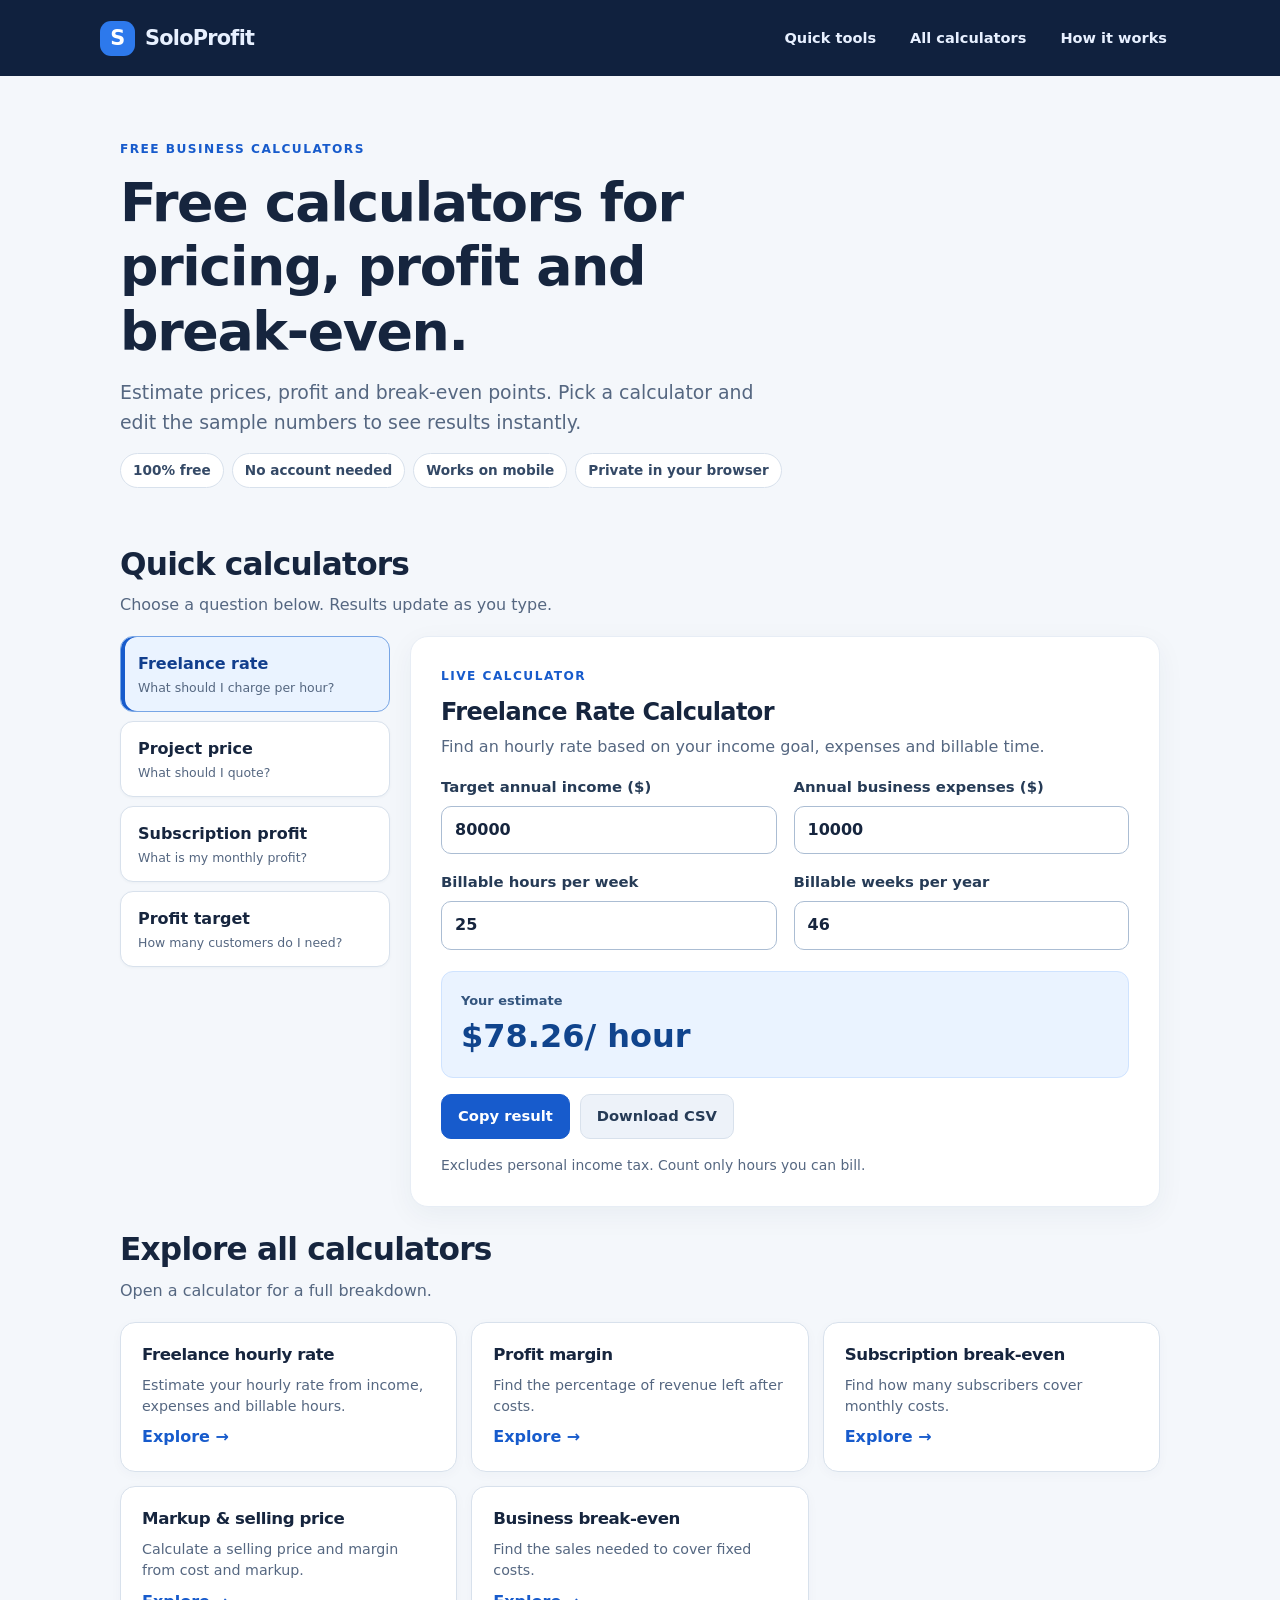
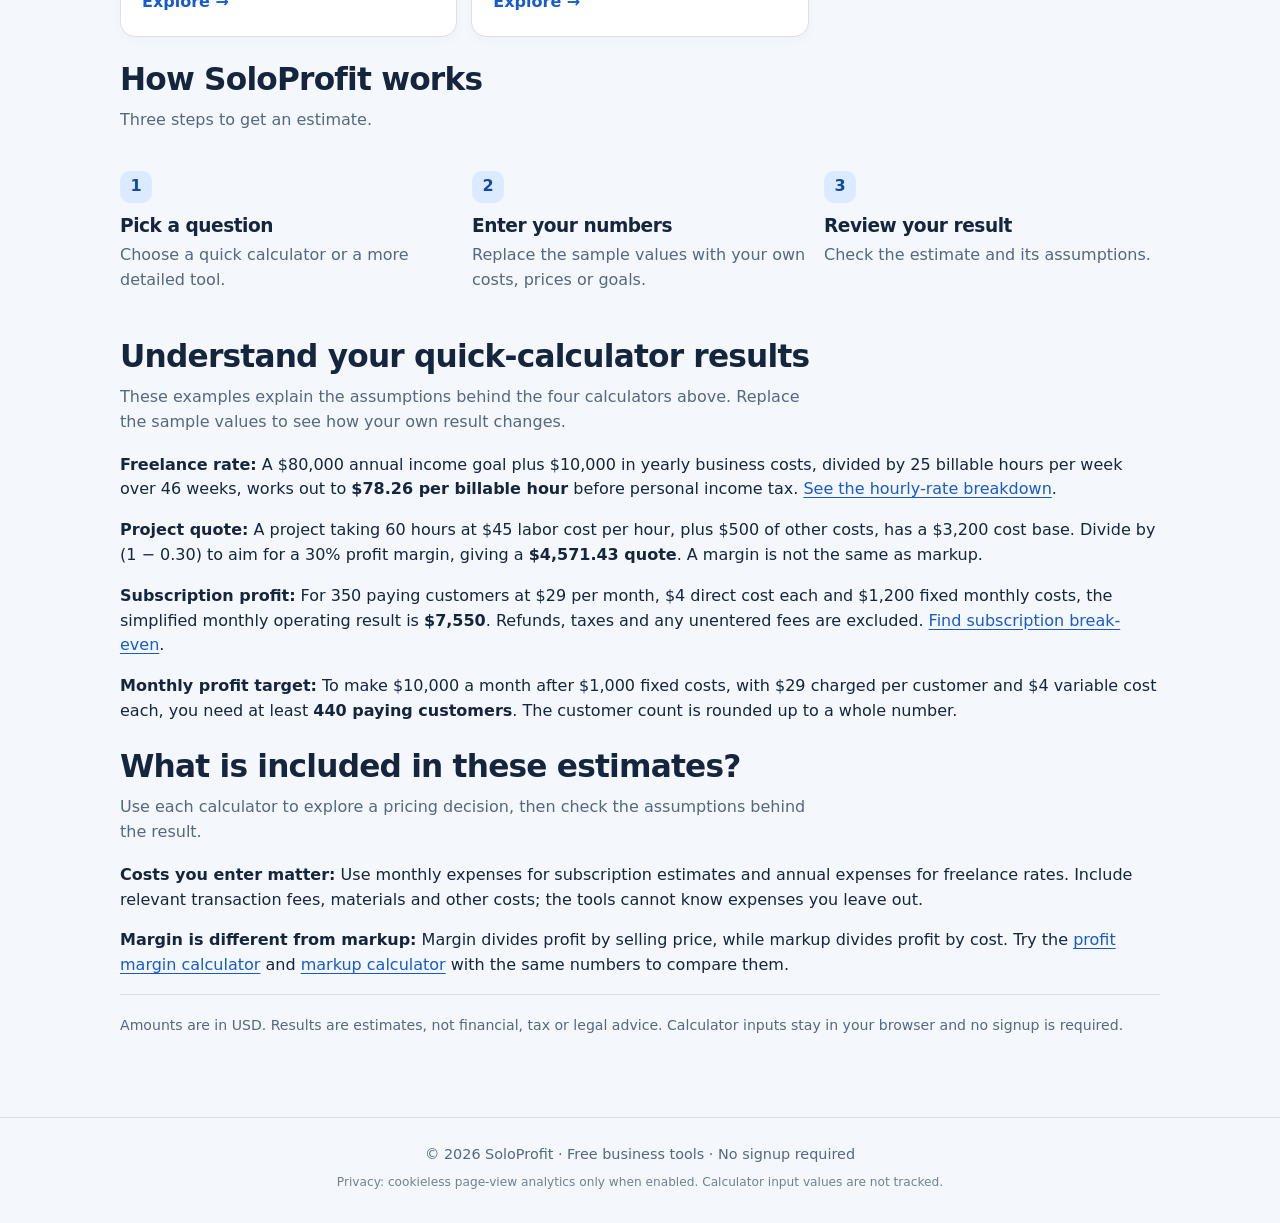
==== commit 0b1aeeeb: "Load generated private analytics configuration before pageview recorder" ====
--- a/index.html
+++ b/index.html
@@ -12,6 +12,7 @@
 <meta property="og:url" content="https://bedirhancxc.github.io/soloprofit/">
 <meta name="twitter:card" content="summary">
 <link rel="stylesheet" href="assets/site.css">
+<script defer src="assets/analytics-config.js"></script>
 <script defer src="assets/analytics.js"></script>
 </head>
 <body>
--- a/assets/site.css
+++ b/assets/site.css
@@ -244,3 +244,6 @@
   .site-links{min-width:0;max-width:100%;justify-content:flex-start}
   .site-links a{min-width:0;overflow-wrap:anywhere}
 }
+
+/* No public analytics figures; unobtrusive privacy disclosure only. */
+.privacy-note{display:block;margin-top:8px;font-size:.76rem;line-height:1.5;opacity:.82}
